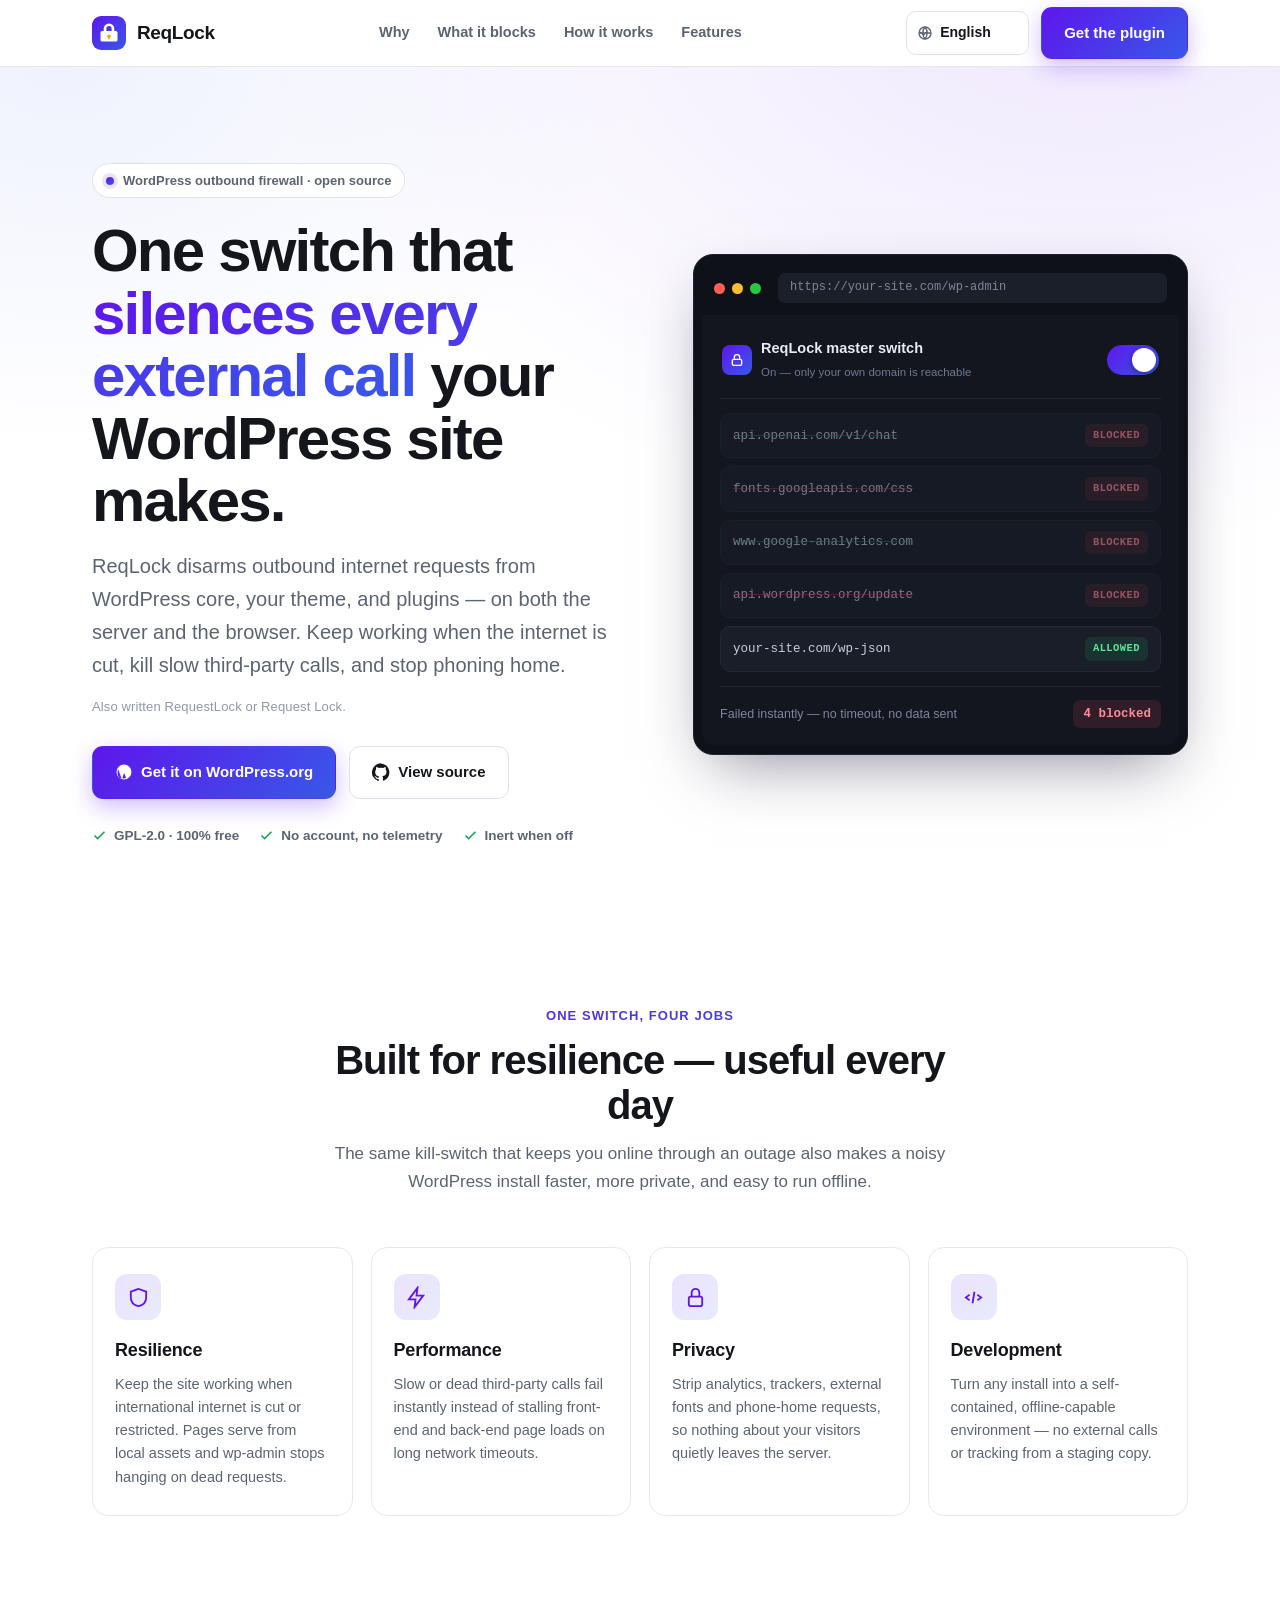
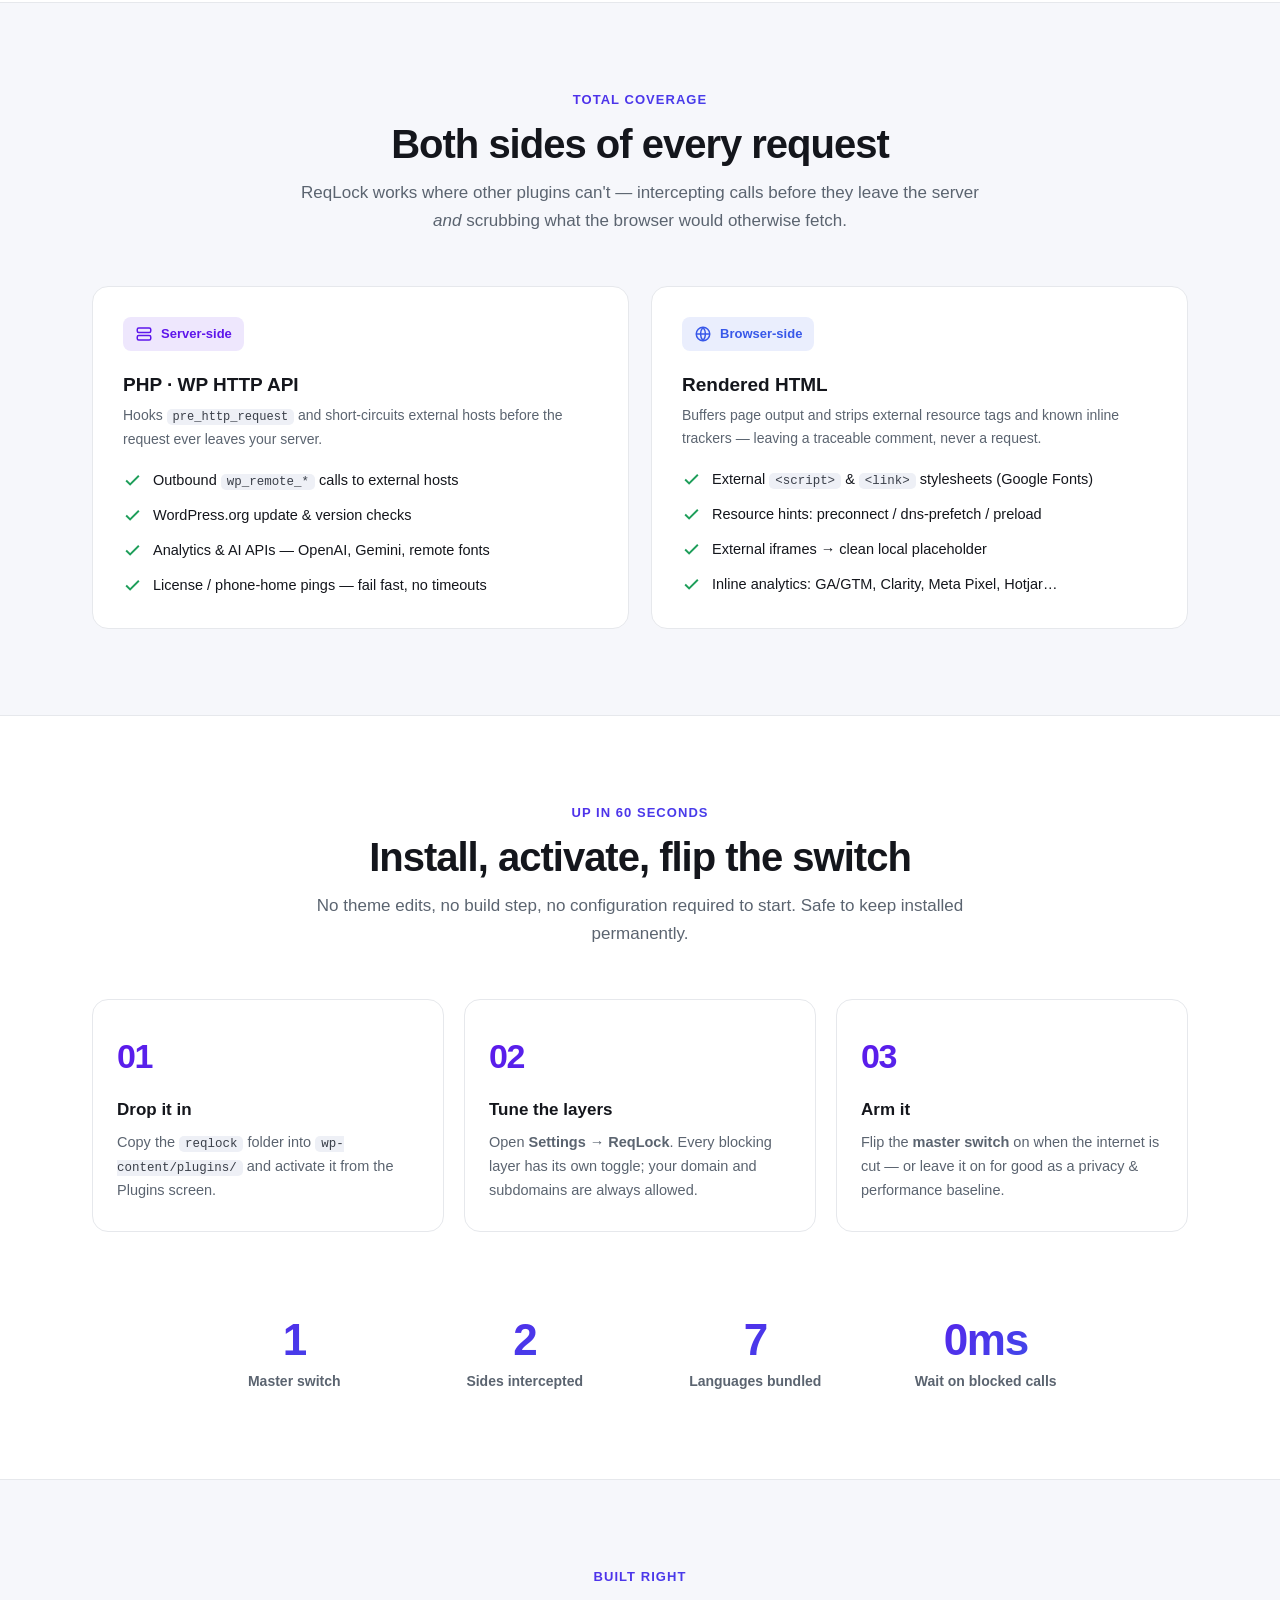
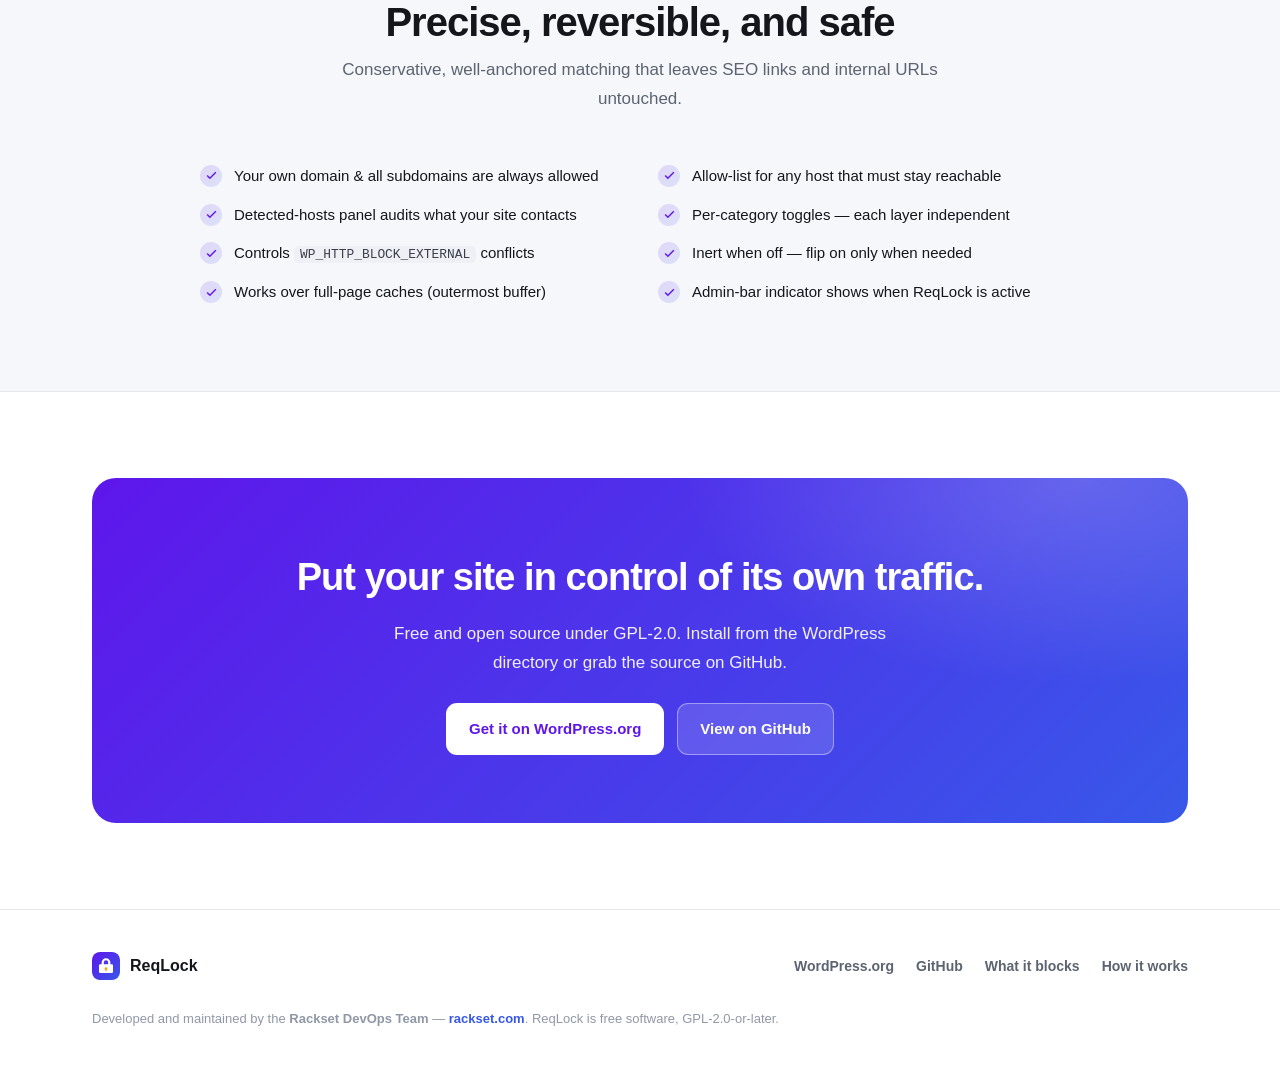
==== landing/site/index.html @ 028c1bdb "site: commit ReqLock marketing site source + build (localized static landing) Static landing-site pi" ====
<!DOCTYPE html>
<html lang="en" dir="ltr">
<head>
<meta charset="UTF-8" />
<meta name="viewport" content="width=device-width, initial-scale=1.0" />
<title>ReqLock — An outbound firewall for WordPress</title>
<meta name="description" content="ReqLock is a master kill-switch WordPress plugin that disarms external internet calls from core, themes and plugins — for resilience, performance, privacy and offline development. One switch, fully reversible." />
<meta name="theme-color" content="#5e16eb" />
<!-- This page makes ZERO external requests — exactly what ReqLock does. System fonts, inline SVG, inline i18n, no CDN. -->
<link rel="icon" href="data:image/svg+xml,<svg xmlns='http://www.w3.org/2000/svg' viewBox='0 0 64 64'><defs><linearGradient id='g' x1='0' y1='0' x2='1' y2='1'><stop offset='0' stop-color='%235e16eb'/><stop offset='1' stop-color='%233858e9'/></linearGradient></defs><rect width='64' height='64' rx='14' fill='url(%23g)'/><path d='M22 28v-4a10 10 0 0 1 20 0v4h3a3 3 0 0 1 3 3v14a3 3 0 0 1-3 3H19a3 3 0 0 1-3-3V31a3 3 0 0 1 3-3h3zm5 0h10v-4a5 5 0 0 0-10 0v4z' fill='%23fff'/><circle cx='32' cy='38' r='3.4' fill='%23f4a91e'/><rect x='30.4' y='38' width='3.2' height='6' rx='1.6' fill='%23f4a91e'/></svg>" />
<style>
  :root{
    --purple:#5e16eb; --blue:#3858e9; --amber:#f4a91e;
    --ink:#14161c; --muted:#5b6470; --soft:#f6f7fb; --soft2:#eef0f6;
    --line:#e6e8ec; --line2:#dfe2ea; --white:#fff;
    --grad:linear-gradient(135deg,var(--purple),var(--blue));
    --radius:16px; --maxw:1140px;
    --green:#1e9e5a; --red:#e2465b;
  }
  *{box-sizing:border-box;margin:0;padding:0}
  html{scroll-behavior:smooth}
  body{
    font:16px/1.65 -apple-system,BlinkMacSystemFont,"Segoe UI",Roboto,"Helvetica Neue",Arial,"Noto Sans","Noto Sans Arabic",Tahoma,sans-serif;
    color:var(--ink);background:var(--white);-webkit-font-smoothing:antialiased;
  }
  a{color:inherit;text-decoration:none}
  .wrap{max-width:var(--maxw);margin:0 auto;padding:0 22px}
  .grad-text{background:var(--grad);-webkit-background-clip:text;background-clip:text;-webkit-text-fill-color:transparent}

  .btn{display:inline-flex;align-items:center;gap:8px;padding:13px 22px;border-radius:11px;font-weight:700;font-size:15px;border:1.5px solid transparent;transition:transform .15s ease,box-shadow .15s ease,background .15s ease;cursor:pointer;white-space:nowrap}
  .btn:hover{transform:translateY(-2px)}
  .btn-primary{background:var(--grad);color:#fff;box-shadow:0 8px 22px rgba(94,22,235,.28)}
  .btn-primary:hover{box-shadow:0 12px 28px rgba(94,22,235,.36)}
  .btn-ghost{background:#fff;color:var(--ink);border-color:var(--line2)}
  .btn-ghost:hover{border-color:var(--purple);color:var(--purple)}
  .btn-light{background:rgba(255,255,255,.14);color:#fff;border-color:rgba(255,255,255,.4)}
  .btn-light:hover{background:rgba(255,255,255,.22)}
  .btn-solid-light{background:#fff;color:var(--purple)}
  .ico{width:18px;height:18px;flex:none}

  header.nav{position:sticky;top:0;z-index:50;background:rgba(255,255,255,.82);backdrop-filter:saturate(160%) blur(12px);border-bottom:1px solid var(--line)}
  .nav-in{display:flex;align-items:center;justify-content:space-between;height:66px;gap:16px}
  .brand{display:flex;align-items:center;gap:11px;font-weight:800;font-size:19px;letter-spacing:-.02em}
  .brand .logo{width:34px;height:34px;border-radius:9px;flex:none}
  .nav-links{display:flex;align-items:center;gap:28px}
  .nav-links a.lnk{color:var(--muted);font-weight:600;font-size:14.5px}
  .nav-links a.lnk:hover{color:var(--ink)}
  .nav-cta{display:flex;align-items:center;gap:12px}

  /* Language switcher */
  .lang{position:relative;display:inline-flex;align-items:center}
  .lang svg{position:absolute;left:11px;width:16px;height:16px;color:var(--muted);pointer-events:none}
  .lang select{appearance:none;-webkit-appearance:none;background:#fff;border:1.5px solid var(--line2);color:var(--ink);font:inherit;font-weight:600;font-size:14px;padding:9px 30px 9px 33px;border-radius:10px;cursor:pointer;transition:border-color .15s}
  .lang select:hover{border-color:var(--purple)}
  .lang .chev{position:absolute;right:11px;width:13px;height:13px;color:var(--muted);pointer-events:none}
  [dir=rtl] .lang svg{left:auto;right:11px}
  [dir=rtl] .lang select{padding:9px 33px 9px 30px}
  [dir=rtl] .lang .chev{right:auto;left:11px}

  @media(max-width:980px){.nav-links a.lnk{display:none}}
  @media(max-width:560px){.brand span.bt{display:none}.btn.nav-get{display:none}}

  .hero{position:relative;overflow:hidden;background:
    radial-gradient(120% 120% at 85% -10%,rgba(94,22,235,.10),transparent 55%),
    radial-gradient(90% 90% at 5% 0%,rgba(56,88,233,.08),transparent 50%);
    padding:clamp(48px,8vw,96px) 0 clamp(40px,6vw,72px)}
  .hero-grid{display:grid;grid-template-columns:1.05fr .95fr;gap:54px;align-items:center}
  .eyebrow{display:inline-flex;align-items:center;gap:9px;background:#fff;border:1px solid var(--line2);color:var(--muted);font-weight:600;font-size:13px;padding:6px 13px;border-radius:999px;margin-bottom:22px}
  .eyebrow .dot{width:8px;height:8px;border-radius:50%;background:var(--grad);box-shadow:0 0 0 4px rgba(94,22,235,.12)}
  .hero h1{font-size:clamp(38px,5.4vw,60px);line-height:1.04;letter-spacing:-.03em;font-weight:850;margin-bottom:18px}
  .hero p.sub{font-size:clamp(17px,2vw,20px);color:var(--muted);max-width:560px;margin-bottom:14px}
  .hero .alt{font-size:13px;color:#9098a6;letter-spacing:.01em;margin-bottom:28px}
  .hero .alt b{color:var(--muted);font-weight:600}
  .hero-btns{display:flex;gap:13px;flex-wrap:wrap;margin-bottom:26px}
  .trust{display:flex;gap:20px;flex-wrap:wrap;color:var(--muted);font-size:13.5px;font-weight:600}
  .trust span.t{display:inline-flex;align-items:center;gap:7px}
  .trust svg{width:15px;height:15px;color:var(--green)}
  @media(max-width:880px){.hero-grid{grid-template-columns:1fr;gap:40px}}

  .demo{background:#0f1118;border-radius:20px;padding:6px;box-shadow:0 24px 60px -20px rgba(20,18,48,.5);border:1px solid #20242f}
  .demo-bar{display:flex;align-items:center;gap:7px;padding:12px 14px}
  .demo-bar .d{width:11px;height:11px;border-radius:50%}
  .demo-bar .d.r{background:#ff5f57}.demo-bar .d.y{background:#febc2e}.demo-bar .d.g{background:#28c840}
  .demo-bar .url{margin-left:10px;background:#1b1f2a;color:#7d869b;font-size:12px;padding:5px 12px;border-radius:7px;flex:1;font-family:ui-monospace,SFMono-Regular,Menlo,monospace}
  .demo-body{background:#13161f;border-radius:0 0 15px 15px;padding:18px;margin:0 2px 2px}
  .switch-row{display:flex;align-items:center;justify-content:space-between;gap:14px;padding:4px 2px 16px;border-bottom:1px solid #232733;margin-bottom:14px}
  .switch-row .lbl{color:#e8ebf2;font-weight:700;font-size:14.5px;display:flex;align-items:center;gap:9px}
  .switch-row .lbl small{display:block;color:#6f7891;font-weight:500;font-size:11.5px;margin-top:2px}
  .switch-row .lbl .lk{width:30px;height:30px;border-radius:8px;background:var(--grad);display:grid;place-items:center;flex:none}
  .switch-row .lbl .lk svg{width:16px;height:16px;color:#fff}
  .toggle{position:relative;width:52px;height:30px;flex:none;cursor:pointer}
  .toggle input{position:absolute;opacity:0;width:100%;height:100%;margin:0;cursor:pointer;z-index:2}
  .toggle .track{position:absolute;inset:0;background:#2a2f3d;border-radius:999px;transition:background .25s}
  .toggle .knob{position:absolute;top:3px;left:3px;width:24px;height:24px;background:#fff;border-radius:50%;transition:transform .25s;box-shadow:0 2px 6px rgba(0,0,0,.4)}
  .toggle input:checked ~ .track{background:linear-gradient(135deg,var(--purple),var(--blue))}
  .toggle input:checked ~ .knob{transform:translateX(22px)}
  .reqs{list-style:none;display:flex;flex-direction:column;gap:8px}
  .req{display:flex;align-items:center;gap:11px;background:#1a1e29;border:1px solid #232733;border-radius:10px;padding:10px 12px;font-family:ui-monospace,SFMono-Regular,Menlo,monospace;font-size:12.5px;transition:opacity .3s,border-color .3s}
  .req .host{color:#c7cede;flex:1;overflow:hidden;text-overflow:ellipsis;white-space:nowrap}
  .req .tag{font-weight:700;font-size:10.5px;letter-spacing:.04em;padding:3px 8px;border-radius:6px;flex:none;font-family:inherit}
  .req .tag.allow{color:#5ce69a;background:rgba(30,158,90,.16)}
  .req .tag.block{color:#ff8a98;background:rgba(226,70,91,.16)}
  .req .tag.pending{color:#febc2e;background:rgba(254,188,46,.14)}
  .req svg{width:16px;height:16px;flex:none}
  .demo.armed .req.ext{opacity:.55}
  .demo.armed .req.ext .host{text-decoration:line-through;text-decoration-color:#e2465b80}
  .demo-foot{display:flex;align-items:center;justify-content:space-between;margin-top:14px;padding-top:13px;border-top:1px solid #232733;font-size:12.5px;color:#7d869b}
  .count-pill{font-family:ui-monospace,monospace;font-weight:700;color:#ff8a98;background:rgba(226,70,91,.14);padding:4px 10px;border-radius:7px;transition:color .3s,background .3s}
  .demo:not(.armed) .count-pill{color:#5ce69a;background:rgba(30,158,90,.14)}

  section{padding:clamp(54px,7vw,86px) 0}
  .sec-head{text-align:center;max-width:680px;margin:0 auto clamp(34px,4vw,52px)}
  .kicker{font-weight:700;font-size:13px;letter-spacing:.08em;text-transform:uppercase;margin-bottom:12px}
  .sec-head h2{font-size:clamp(28px,3.6vw,40px);line-height:1.12;letter-spacing:-.025em;font-weight:850;margin-bottom:12px}
  .sec-head p{color:var(--muted);font-size:17px}

  .jobs{display:grid;grid-template-columns:repeat(4,1fr);gap:18px}
  .job{background:var(--white);border:1px solid var(--line);border-radius:var(--radius);padding:26px 22px;transition:border-color .2s,transform .2s,box-shadow .2s}
  .job:hover{border-color:#cfc2f5;transform:translateY(-4px);box-shadow:0 16px 36px -16px rgba(94,22,235,.3)}
  .job .ji{width:46px;height:46px;border-radius:12px;display:grid;place-items:center;margin-bottom:16px;background:linear-gradient(135deg,rgba(94,22,235,.12),rgba(56,88,233,.12))}
  .job .ji svg{width:23px;height:23px;color:var(--purple)}
  .job h3{font-size:18px;margin-bottom:7px;letter-spacing:-.01em}
  .job p{color:var(--muted);font-size:14.5px;line-height:1.6}
  @media(max-width:920px){.jobs{grid-template-columns:repeat(2,1fr)}}
  @media(max-width:520px){.jobs{grid-template-columns:1fr}}

  .blocks-wrap{background:var(--soft);border-top:1px solid var(--line);border-bottom:1px solid var(--line)}
  .blocks{display:grid;grid-template-columns:1fr 1fr;gap:22px}
  .bcol{background:#fff;border:1px solid var(--line);border-radius:var(--radius);padding:30px}
  .bcol .badge{display:inline-flex;align-items:center;gap:8px;font-weight:700;font-size:13px;padding:6px 12px;border-radius:8px;margin-bottom:18px}
  .bcol.server .badge{color:var(--purple);background:rgba(94,22,235,.1)}
  .bcol.browser .badge{color:var(--blue);background:rgba(56,88,233,.1)}
  .bcol h3{font-size:19px;margin-bottom:4px}
  .bcol .desc{color:var(--muted);font-size:14px;margin-bottom:18px}
  .blist{list-style:none;display:flex;flex-direction:column;gap:11px}
  .blist li{display:flex;gap:11px;align-items:flex-start;font-size:14.5px;color:var(--ink)}
  .blist li svg{width:19px;height:19px;flex:none;margin-top:2px;color:var(--green)}
  code{background:var(--soft2);border-radius:5px;padding:1px 6px;font-size:.86em;font-family:ui-monospace,monospace;color:#3a3f49}
  @media(max-width:760px){.blocks{grid-template-columns:1fr}}

  .steps{display:grid;grid-template-columns:repeat(3,1fr);gap:20px;counter-reset:s}
  .step{position:relative;padding:28px 24px;border:1px solid var(--line);border-radius:var(--radius);background:#fff}
  .step::before{counter-increment:s;content:"0" counter(s);font-weight:850;font-size:34px;letter-spacing:-.04em;background:var(--grad);-webkit-background-clip:text;background-clip:text;-webkit-text-fill-color:transparent;display:block;margin-bottom:12px}
  .step h3{font-size:17px;margin-bottom:7px}
  .step p{color:var(--muted);font-size:14.5px}
  @media(max-width:760px){.steps{grid-template-columns:1fr}}

  .feat{display:grid;grid-template-columns:repeat(2,1fr);gap:14px 36px;max-width:880px;margin:0 auto}
  .feat li{list-style:none;display:flex;gap:12px;align-items:flex-start;font-size:15px}
  .feat li .ck{width:22px;height:22px;border-radius:50%;background:linear-gradient(135deg,rgba(94,22,235,.14),rgba(56,88,233,.14));display:grid;place-items:center;flex:none;margin-top:1px}
  .feat li .ck svg{width:13px;height:13px;color:var(--purple)}
  @media(max-width:640px){.feat{grid-template-columns:1fr}}

  .stats{display:grid;grid-template-columns:repeat(4,1fr);gap:22px;text-align:center;max-width:900px;margin:0 auto}
  .stat .n{font-size:clamp(30px,4vw,44px);font-weight:850;letter-spacing:-.03em;line-height:1;background:var(--grad);-webkit-background-clip:text;background-clip:text;-webkit-text-fill-color:transparent}
  .stat .l{color:var(--muted);font-size:14px;margin-top:8px;font-weight:600}
  @media(max-width:620px){.stats{grid-template-columns:repeat(2,1fr);gap:30px 22px}}

  .cta-band{position:relative;overflow:hidden;background:var(--grad);border-radius:24px;padding:clamp(44px,6vw,68px);text-align:center;color:#fff}
  .cta-band::after{content:"";position:absolute;inset:0;background:radial-gradient(60% 100% at 90% 0,rgba(255,255,255,.18),transparent 60%);pointer-events:none}
  .cta-band h2{font-size:clamp(26px,3.4vw,38px);letter-spacing:-.025em;margin-bottom:12px;position:relative}
  .cta-band p{font-size:17px;opacity:.92;max-width:520px;margin:0 auto 26px;position:relative}
  .cta-band .hero-btns{justify-content:center;position:relative;margin:0}

  footer{border-top:1px solid var(--line);padding:42px 0 48px;color:var(--muted)}
  .foot-in{display:flex;align-items:center;justify-content:space-between;gap:20px;flex-wrap:wrap}
  .foot-brand{display:flex;align-items:center;gap:10px;font-weight:800;color:var(--ink)}
  .foot-brand .logo{width:28px;height:28px;border-radius:8px}
  .foot-links{display:flex;gap:22px;font-size:14px;font-weight:600}
  .foot-links a:hover{color:var(--purple)}
  .foot-note{width:100%;font-size:13px;color:#9098a6;padding-top:8px}
  .foot-note a{color:var(--blue);font-weight:600}

  /* RTL niceties */
  [dir=rtl] .demo-bar .url{margin-left:0;margin-right:10px}
  [dir=rtl]{letter-spacing:0}
  [dir=rtl] .hero h1,[dir=rtl] .sec-head h2{letter-spacing:0}
</style>
  <meta name="robots" content="index,follow,max-image-preview:large,max-snippet:-1" />
  <link rel="canonical" href="https://apps.rackset.com/reqlock/" />
  <link rel="alternate" hreflang="x-default" href="https://apps.rackset.com/reqlock/" />
  <link rel="alternate" hreflang="en" href="https://apps.rackset.com/reqlock/" />
  <link rel="alternate" hreflang="de" href="https://apps.rackset.com/reqlock/de/" />
  <link rel="alternate" hreflang="es" href="https://apps.rackset.com/reqlock/es/" />
  <link rel="alternate" hreflang="fr" href="https://apps.rackset.com/reqlock/fr/" />
  <link rel="alternate" hreflang="fa" href="https://apps.rackset.com/reqlock/fa/" />
  <link rel="alternate" hreflang="ja" href="https://apps.rackset.com/reqlock/ja/" />
  <link rel="alternate" hreflang="zh-Hans" href="https://apps.rackset.com/reqlock/zh/" />
  <meta property="og:type" content="website" />
  <meta property="og:site_name" content="ReqLock" />
  <meta property="og:title" content="ReqLock — An outbound firewall for WordPress" />
  <meta property="og:description" content="ReqLock is a master kill-switch WordPress plugin that disarms external internet calls from core, themes and plugins — for resilience, performance, privacy and offline development. One switch, fully reversible." />
  <meta property="og:url" content="https://apps.rackset.com/reqlock/" />
  <meta property="og:image" content="https://apps.rackset.com/reqlock/og.png" />
  <meta property="og:image:width" content="1544" />
  <meta property="og:image:height" content="500" />
  <meta property="og:locale" content="en_US" />
  <meta property="og:locale:alternate" content="de_DE" />
  <meta property="og:locale:alternate" content="es_ES" />
  <meta property="og:locale:alternate" content="fr_FR" />
  <meta property="og:locale:alternate" content="fa_IR" />
  <meta property="og:locale:alternate" content="ja_JP" />
  <meta property="og:locale:alternate" content="zh_CN" />
  <meta name="twitter:card" content="summary_large_image" />
  <meta name="twitter:title" content="ReqLock — An outbound firewall for WordPress" />
  <meta name="twitter:description" content="ReqLock is a master kill-switch WordPress plugin that disarms external internet calls from core, themes and plugins — for resilience, performance, privacy and offline development. One switch, fully reversible." />
  <meta name="twitter:image" content="https://apps.rackset.com/reqlock/og.png" />
  <script type="application/ld+json">{"@context": "https://schema.org", "@type": "SoftwareApplication", "name": "ReqLock", "description": "ReqLock is a master kill-switch WordPress plugin that disarms external internet calls from core, themes and plugins — for resilience, performance, privacy and offline development. One switch, fully reversible.", "applicationCategory": "SecurityApplication", "operatingSystem": "WordPress", "url": "https://apps.rackset.com/reqlock/", "inLanguage": "en", "image": "https://apps.rackset.com/reqlock/og.png", "softwareLicense": "GPL-2.0-or-later", "isAccessibleForFree": true, "offers": {"@type": "Offer", "price": "0", "priceCurrency": "USD"}, "author": {"@type": "Organization", "name": "Rackset DevOps Team", "url": "https://rackset.com/"}, "downloadUrl": "https://wordpress.org/plugins/reqlock/"}</script>
</head>
<body>

<header class="nav">
  <div class="wrap nav-in">
    <a href="#top" class="brand">
      <svg class="logo" viewBox="0 0 64 64" aria-hidden="true"><defs><linearGradient id="lg" x1="0" y1="0" x2="1" y2="1"><stop offset="0" stop-color="#5e16eb"/><stop offset="1" stop-color="#3858e9"/></linearGradient></defs><rect width="64" height="64" rx="14" fill="url(#lg)"/><path d="M22 28v-4a10 10 0 0 1 20 0v4h3a3 3 0 0 1 3 3v14a3 3 0 0 1-3 3H19a3 3 0 0 1-3-3V31a3 3 0 0 1 3-3h3zm5 0h10v-4a5 5 0 0 0-10 0v4z" fill="#fff"/><circle cx="32" cy="38" r="3.4" fill="#f4a91e"/><rect x="30.4" y="38" width="3.2" height="6" rx="1.6" fill="#f4a91e"/></svg>
      <span class="bt">ReqLock</span>
    </a>
    <nav class="nav-links">
      <a class="lnk" href="#why" data-i18n="nav.why">Why</a>
      <a class="lnk" href="#blocks" data-i18n="nav.blocks">What it blocks</a>
      <a class="lnk" href="#how" data-i18n="nav.how">How it works</a>
      <a class="lnk" href="#features" data-i18n="nav.features">Features</a>
    </nav>
    <div class="nav-cta">
      <span class="lang">
        <svg viewBox="0 0 24 24" fill="none" stroke="currentColor" stroke-width="2" aria-hidden="true"><circle cx="12" cy="12" r="9"/><path d="M3 12h18M12 3a14 14 0 0 1 0 18M12 3a14 14 0 0 0 0 18"/></svg>
        <select id="lang" aria-label="Language"></select>
        <svg class="chev" viewBox="0 0 24 24" fill="none" stroke="currentColor" stroke-width="2.5" aria-hidden="true"><path d="m6 9 6 6 6-6"/></svg>
      </span>
      <a class="btn btn-primary nav-get" href="https://wordpress.org/plugins/reqlock/"><span data-i18n="nav.getplugin">Get the plugin</span></a>
    </div>
  </div>
</header>

<a id="top"></a>

<section class="hero">
  <div class="wrap hero-grid">
    <div class="hero-copy">
      <span class="eyebrow"><span class="dot"></span> <span data-i18n="hero.eyebrow">WordPress outbound firewall · open source</span></span>
      <h1 data-i18n="hero.h1">One switch that <span class="grad-text">silences every external call</span> your WordPress site makes.</h1>
      <p class="sub" data-i18n="hero.sub">ReqLock disarms outbound internet requests from WordPress core, your theme, and plugins — on both the server and the browser. Keep working when the internet is cut, kill slow third-party calls, and stop phoning home.</p>
      <p class="alt"><span data-i18n="hero.altlabel">Also written RequestLock or Request Lock.</span></p>
      <div class="hero-btns">
        <a class="btn btn-primary" href="https://wordpress.org/plugins/reqlock/">
          <svg class="ico" viewBox="0 0 24 24" fill="currentColor" aria-hidden="true"><path d="M12 2a10 10 0 1 0 0 20 10 10 0 0 0 0-20Zm-8.5 10a8.5 8.5 0 0 1 .8-3.6l4.6 12.6A8.5 8.5 0 0 1 3.5 12Zm8.5 8.5c-.8 0-1.6-.1-2.3-.3l2.5-7.2 2.5 6.9.1.1a8.5 8.5 0 0 1-2.8.5Zm1.2-12.5c.5 0 1-.1 1-.1.4 0 .4.7-.1.7 0 0-.5.1-1 .1l3 9 1.8-6c.4-1.3 0-2.2-.4-2.9-.3-.6-.7-1-.7-1.6 0-.7.6-1.4 1.4-1.4h.1A8.5 8.5 0 0 0 7.7 4.2c.2 0 .4 0 .5.1.8 0 2-.1 2-.1.5 0 .5.7 0 .7 0 0-.5.1-1 .1l3 8.8 1-3c.4-1.1-.1-1.9-.3-2.4Z"/></svg>
          <span data-i18n="hero.cta1">Get it on WordPress.org</span>
        </a>
        <a class="btn btn-ghost" href="https://github.com/rackset/reqlock">
          <svg class="ico" viewBox="0 0 24 24" fill="currentColor" aria-hidden="true"><path d="M12 .5a12 12 0 0 0-3.8 23.4c.6.1.8-.3.8-.6v-2c-3.3.7-4-1.6-4-1.6-.6-1.4-1.3-1.8-1.3-1.8-1.1-.7 0-.7 0-.7 1.2.1 1.8 1.2 1.8 1.2 1.1 1.8 2.8 1.3 3.5 1 .1-.8.4-1.3.8-1.6-2.7-.3-5.5-1.3-5.5-5.9 0-1.3.5-2.4 1.2-3.2 0-.3-.5-1.5.2-3.2 0 0 1-.3 3.3 1.2a11.5 11.5 0 0 1 6 0C17 5 18 5.3 18 5.3c.7 1.7.2 2.9.1 3.2.8.8 1.2 1.9 1.2 3.2 0 4.6-2.8 5.6-5.5 5.9.4.4.8 1.1.8 2.2v3.3c0 .3.2.7.8.6A12 12 0 0 0 12 .5Z"/></svg>
          <span data-i18n="hero.cta2">View source</span>
        </a>
      </div>
      <div class="trust">
        <span class="t"><svg viewBox="0 0 24 24" fill="none" stroke="currentColor" stroke-width="2.5"><path d="M20 6 9 17l-5-5"/></svg> <span data-i18n="hero.trust1">GPL-2.0 · 100% free</span></span>
        <span class="t"><svg viewBox="0 0 24 24" fill="none" stroke="currentColor" stroke-width="2.5"><path d="M20 6 9 17l-5-5"/></svg> <span data-i18n="hero.trust2">No account, no telemetry</span></span>
        <span class="t"><svg viewBox="0 0 24 24" fill="none" stroke="currentColor" stroke-width="2.5"><path d="M20 6 9 17l-5-5"/></svg> <span data-i18n="hero.trust3">Inert when off</span></span>
      </div>
    </div>

    <div class="demo" id="demo" dir="ltr" aria-label="Interactive ReqLock demo">
      <div class="demo-bar">
        <span class="d r"></span><span class="d y"></span><span class="d g"></span>
        <span class="url">https://your-site.com/wp-admin</span>
      </div>
      <div class="demo-body">
        <div class="switch-row">
          <span class="lbl">
            <span class="lk"><svg viewBox="0 0 24 24" fill="none" stroke="currentColor" stroke-width="2"><rect x="5" y="11" width="14" height="9" rx="2"/><path d="M8 11V8a4 4 0 0 1 8 0v3"/></svg></span>
            <span><span data-i18n="demo.master">ReqLock master switch</span><small id="state-txt">Off — site reaches the internet freely</small></span>
          </span>
          <label class="toggle" title="Toggle ReqLock">
            <input type="checkbox" id="master" aria-label="ReqLock master switch">
            <span class="track"></span><span class="knob"></span>
          </label>
        </div>
        <ul class="reqs" id="reqs">
          <li class="req ext" data-ext="1"><span class="host">api.openai.com/v1/chat</span><span class="tag pending">sent</span></li>
          <li class="req ext" data-ext="1"><span class="host">fonts.googleapis.com/css</span><span class="tag pending">sent</span></li>
          <li class="req ext" data-ext="1"><span class="host">www.google-analytics.com</span><span class="tag pending">sent</span></li>
          <li class="req ext" data-ext="1"><span class="host">api.wordpress.org/update</span><span class="tag pending">sent</span></li>
          <li class="req"><span class="host">your-site.com/wp-json</span><span class="tag allow" data-i18n="demo.allowed">ALLOWED</span></li>
        </ul>
        <div class="demo-foot">
          <span id="foot-txt">Calls leaving the server</span>
          <span class="count-pill" id="count">0 blocked</span>
        </div>
      </div>
    </div>
  </div>
</section>

<section id="why">
  <div class="wrap">
    <div class="sec-head">
      <div class="kicker grad-text" data-i18n="why.kicker">One switch, four jobs</div>
      <h2 data-i18n="why.h2">Built for resilience — useful every day</h2>
      <p data-i18n="why.p">The same kill-switch that keeps you online through an outage also makes a noisy WordPress install faster, more private, and easy to run offline.</p>
    </div>
    <div class="jobs">
      <div class="job">
        <span class="ji"><svg viewBox="0 0 24 24" fill="none" stroke="currentColor" stroke-width="1.9"><path d="M12 3 4 6v6c0 5 3.5 8 8 9 4.5-1 8-4 8-9V6l-8-3Z"/></svg></span>
        <h3 data-i18n="job1.h">Resilience</h3>
        <p data-i18n="job1.p">Keep the site working when international internet is cut or restricted. Pages serve from local assets and wp-admin stops hanging on dead requests.</p>
      </div>
      <div class="job">
        <span class="ji"><svg viewBox="0 0 24 24" fill="none" stroke="currentColor" stroke-width="1.9"><path d="M13 2 4 14h7l-1 8 9-12h-7l1-8Z"/></svg></span>
        <h3 data-i18n="job2.h">Performance</h3>
        <p data-i18n="job2.p">Slow or dead third-party calls fail instantly instead of stalling front-end and back-end page loads on long network timeouts.</p>
      </div>
      <div class="job">
        <span class="ji"><svg viewBox="0 0 24 24" fill="none" stroke="currentColor" stroke-width="1.9"><rect x="5" y="11" width="14" height="10" rx="2"/><path d="M8 11V7a4 4 0 0 1 8 0v4"/></svg></span>
        <h3 data-i18n="job3.h">Privacy</h3>
        <p data-i18n="job3.p">Strip analytics, trackers, external fonts and phone-home requests, so nothing about your visitors quietly leaves the server.</p>
      </div>
      <div class="job">
        <span class="ji"><svg viewBox="0 0 24 24" fill="none" stroke="currentColor" stroke-width="1.9"><path d="m8 9-4 3 4 3"/><path d="m16 9 4 3-4 3"/><path d="m13 6-2 12"/></svg></span>
        <h3 data-i18n="job4.h">Development</h3>
        <p data-i18n="job4.p">Turn any install into a self-contained, offline-capable environment — no external calls or tracking from a staging copy.</p>
      </div>
    </div>
  </div>
</section>

<div class="blocks-wrap" id="blocks">
  <section>
    <div class="wrap">
      <div class="sec-head">
        <div class="kicker grad-text" data-i18n="blocks.kicker">Total coverage</div>
        <h2 data-i18n="blocks.h2">Both sides of every request</h2>
        <p data-i18n="blocks.p">ReqLock works where other plugins can't — intercepting calls before they leave the server <em>and</em> scrubbing what the browser would otherwise fetch.</p>
      </div>
      <div class="blocks">
        <div class="bcol server">
          <span class="badge"><svg class="ico" viewBox="0 0 24 24" fill="none" stroke="currentColor" stroke-width="2"><rect x="3" y="4" width="18" height="6" rx="2"/><rect x="3" y="14" width="18" height="6" rx="2"/><path d="M7 7h.01M7 17h.01"/></svg> <span data-i18n="blocks.server.badge">Server-side</span></span>
          <h3 data-i18n="blocks.server.h">PHP · WP HTTP API</h3>
          <p class="desc" data-i18n="blocks.server.desc">Hooks <code>pre_http_request</code> and short-circuits external hosts before the request ever leaves your server.</p>
          <ul class="blist">
            <li><svg viewBox="0 0 24 24" fill="none" stroke="currentColor" stroke-width="2.4"><path d="M20 6 9 17l-5-5"/></svg> <span data-i18n="blocks.server.li1">Outbound <code>wp_remote_*</code> calls to external hosts</span></li>
            <li><svg viewBox="0 0 24 24" fill="none" stroke="currentColor" stroke-width="2.4"><path d="M20 6 9 17l-5-5"/></svg> <span data-i18n="blocks.server.li2">WordPress.org update &amp; version checks</span></li>
            <li><svg viewBox="0 0 24 24" fill="none" stroke="currentColor" stroke-width="2.4"><path d="M20 6 9 17l-5-5"/></svg> <span data-i18n="blocks.server.li3">Analytics &amp; AI APIs — OpenAI, Gemini, remote fonts</span></li>
            <li><svg viewBox="0 0 24 24" fill="none" stroke="currentColor" stroke-width="2.4"><path d="M20 6 9 17l-5-5"/></svg> <span data-i18n="blocks.server.li4">License / phone-home pings — fail fast, no timeouts</span></li>
          </ul>
        </div>
        <div class="bcol browser">
          <span class="badge"><svg class="ico" viewBox="0 0 24 24" fill="none" stroke="currentColor" stroke-width="2"><circle cx="12" cy="12" r="9"/><path d="M3 12h18M12 3a14 14 0 0 1 0 18M12 3a14 14 0 0 0 0 18"/></svg> <span data-i18n="blocks.browser.badge">Browser-side</span></span>
          <h3 data-i18n="blocks.browser.h">Rendered HTML</h3>
          <p class="desc" data-i18n="blocks.browser.desc">Buffers page output and strips external resource tags and known inline trackers — leaving a traceable comment, never a request.</p>
          <ul class="blist">
            <li><svg viewBox="0 0 24 24" fill="none" stroke="currentColor" stroke-width="2.4"><path d="M20 6 9 17l-5-5"/></svg> <span data-i18n="blocks.browser.li1">External <code>&lt;script&gt;</code> &amp; <code>&lt;link&gt;</code> stylesheets (Google Fonts)</span></li>
            <li><svg viewBox="0 0 24 24" fill="none" stroke="currentColor" stroke-width="2.4"><path d="M20 6 9 17l-5-5"/></svg> <span data-i18n="blocks.browser.li2">Resource hints: preconnect / dns-prefetch / preload</span></li>
            <li><svg viewBox="0 0 24 24" fill="none" stroke="currentColor" stroke-width="2.4"><path d="M20 6 9 17l-5-5"/></svg> <span data-i18n="blocks.browser.li3">External iframes → clean local placeholder</span></li>
            <li><svg viewBox="0 0 24 24" fill="none" stroke="currentColor" stroke-width="2.4"><path d="M20 6 9 17l-5-5"/></svg> <span data-i18n="blocks.browser.li4">Inline analytics: GA/GTM, Clarity, Meta Pixel, Hotjar…</span></li>
          </ul>
        </div>
      </div>
    </div>
  </section>
</div>

<section id="how">
  <div class="wrap">
    <div class="sec-head">
      <div class="kicker grad-text" data-i18n="how.kicker">Up in 60 seconds</div>
      <h2 data-i18n="how.h2">Install, activate, flip the switch</h2>
      <p data-i18n="how.p">No theme edits, no build step, no configuration required to start. Safe to keep installed permanently.</p>
    </div>
    <div class="steps">
      <div class="step">
        <h3 data-i18n="step1.h">Drop it in</h3>
        <p data-i18n="step1.p">Copy the <code>reqlock</code> folder into <code>wp-content/plugins/</code> and activate it from the Plugins screen.</p>
      </div>
      <div class="step">
        <h3 data-i18n="step2.h">Tune the layers</h3>
        <p data-i18n="step2.p">Open <strong>Settings → ReqLock</strong>. Every blocking layer has its own toggle; your domain and subdomains are always allowed.</p>
      </div>
      <div class="step">
        <h3 data-i18n="step3.h">Arm it</h3>
        <p data-i18n="step3.p">Flip the <strong>master switch</strong> on when the internet is cut — or leave it on for good as a privacy &amp; performance baseline.</p>
      </div>
    </div>
  </div>
</section>

<section style="padding-top:0">
  <div class="wrap">
    <div class="stats">
      <div class="stat"><div class="n">1</div><div class="l" data-i18n="stat1.l">Master switch</div></div>
      <div class="stat"><div class="n">2</div><div class="l" data-i18n="stat2.l">Sides intercepted</div></div>
      <div class="stat"><div class="n">7</div><div class="l" data-i18n="stat3.l">Languages bundled</div></div>
      <div class="stat"><div class="n">0ms</div><div class="l" data-i18n="stat4.l">Wait on blocked calls</div></div>
    </div>
  </div>
</section>

<div class="blocks-wrap" id="features">
  <section>
    <div class="wrap">
      <div class="sec-head">
        <div class="kicker grad-text" data-i18n="feat.kicker">Built right</div>
        <h2 data-i18n="feat.h2">Precise, reversible, and safe</h2>
        <p data-i18n="feat.p">Conservative, well-anchored matching that leaves SEO links and internal URLs untouched.</p>
      </div>
      <ul class="feat">
        <li><span class="ck"><svg viewBox="0 0 24 24" fill="none" stroke="currentColor" stroke-width="2.6"><path d="M20 6 9 17l-5-5"/></svg></span> <span data-i18n="feat1">Your own domain &amp; all subdomains are always allowed</span></li>
        <li><span class="ck"><svg viewBox="0 0 24 24" fill="none" stroke="currentColor" stroke-width="2.6"><path d="M20 6 9 17l-5-5"/></svg></span> <span data-i18n="feat2">Allow-list for any host that must stay reachable</span></li>
        <li><span class="ck"><svg viewBox="0 0 24 24" fill="none" stroke="currentColor" stroke-width="2.6"><path d="M20 6 9 17l-5-5"/></svg></span> <span data-i18n="feat3">Detected-hosts panel audits what your site contacts</span></li>
        <li><span class="ck"><svg viewBox="0 0 24 24" fill="none" stroke="currentColor" stroke-width="2.6"><path d="M20 6 9 17l-5-5"/></svg></span> <span data-i18n="feat4">Per-category toggles — each layer independent</span></li>
        <li><span class="ck"><svg viewBox="0 0 24 24" fill="none" stroke="currentColor" stroke-width="2.6"><path d="M20 6 9 17l-5-5"/></svg></span> <span data-i18n="feat5">Controls <code>WP_HTTP_BLOCK_EXTERNAL</code> conflicts</span></li>
        <li><span class="ck"><svg viewBox="0 0 24 24" fill="none" stroke="currentColor" stroke-width="2.6"><path d="M20 6 9 17l-5-5"/></svg></span> <span data-i18n="feat6">Inert when off — flip on only when needed</span></li>
        <li><span class="ck"><svg viewBox="0 0 24 24" fill="none" stroke="currentColor" stroke-width="2.6"><path d="M20 6 9 17l-5-5"/></svg></span> <span data-i18n="feat7">Works over full-page caches (outermost buffer)</span></li>
        <li><span class="ck"><svg viewBox="0 0 24 24" fill="none" stroke="currentColor" stroke-width="2.6"><path d="M20 6 9 17l-5-5"/></svg></span> <span data-i18n="feat8">Admin-bar indicator shows when ReqLock is active</span></li>
      </ul>
    </div>
  </section>
</div>

<section>
  <div class="wrap">
    <div class="cta-band">
      <h2 data-i18n="cta.h2">Put your site in control of its own traffic.</h2>
      <p data-i18n="cta.p">Free and open source under GPL-2.0. Install from the WordPress directory or grab the source on GitHub.</p>
      <div class="hero-btns">
        <a class="btn btn-solid-light" href="https://wordpress.org/plugins/reqlock/"><span data-i18n="cta.btn1">Get it on WordPress.org</span></a>
        <a class="btn btn-light" href="https://github.com/rackset/reqlock"><span data-i18n="cta.btn2">View on GitHub</span></a>
      </div>
    </div>
  </div>
</section>

<footer>
  <div class="wrap foot-in">
    <div class="foot-brand">
      <svg class="logo" viewBox="0 0 64 64" aria-hidden="true"><rect width="64" height="64" rx="14" fill="url(#lg)"/><path d="M22 28v-4a10 10 0 0 1 20 0v4h3a3 3 0 0 1 3 3v14a3 3 0 0 1-3 3H19a3 3 0 0 1-3-3V31a3 3 0 0 1 3-3h3zm5 0h10v-4a5 5 0 0 0-10 0v4z" fill="#fff"/><circle cx="32" cy="38" r="3.4" fill="#f4a91e"/><rect x="30.4" y="38" width="3.2" height="6" rx="1.6" fill="#f4a91e"/></svg>
      ReqLock
    </div>
    <div class="foot-links">
      <a href="https://wordpress.org/plugins/reqlock/">WordPress.org</a>
      <a href="https://github.com/rackset/reqlock">GitHub</a>
      <a href="#blocks" data-i18n="nav.blocks">What it blocks</a>
      <a href="#how" data-i18n="nav.how">How it works</a>
    </div>
    <p class="foot-note" data-i18n="foot.note">Developed and maintained by the <strong>Rackset DevOps Team</strong> — <a href="https://rackset.com/">rackset.com</a>. ReqLock is free software, GPL-2.0-or-later.</p>
  </div>
</footer>


<script id="rql-rt" type="application/json">{"lang":"en","langs":[{"code":"en","name":"English","url":"https://apps.rackset.com/reqlock/"},{"code":"de","name":"Deutsch","url":"https://apps.rackset.com/reqlock/de/"},{"code":"es","name":"Español","url":"https://apps.rackset.com/reqlock/es/"},{"code":"fr","name":"Français","url":"https://apps.rackset.com/reqlock/fr/"},{"code":"fa","name":"فارسی","url":"https://apps.rackset.com/reqlock/fa/"},{"code":"ja","name":"日本語","url":"https://apps.rackset.com/reqlock/ja/"},{"code":"zh","name":"简体中文","url":"https://apps.rackset.com/reqlock/zh/"}],"demo":{"stateOff":"Off — site reaches the internet freely","stateOn":"On — only your own domain is reachable","footOff":"Calls leaving the server","footOn":"Failed instantly — no timeout, no data sent","blocked":"BLOCKED","sent":"sent","blockedword":"blocked"}}</script>
<script>
(function(){
  var RT=JSON.parse(document.getElementById('rql-rt').textContent);
  var sel=document.getElementById('lang');
  RT.langs.forEach(function(l){var o=document.createElement('option');o.value=l.code;o.textContent=l.name;if(l.code===RT.lang)o.selected=true;sel.appendChild(o);});
  sel.addEventListener('change',function(){for(var i=0;i<RT.langs.length;i++){if(RT.langs[i].code===sel.value){location.href=RT.langs[i].url;return;}}});
  var master=document.getElementById('master'),demo=document.getElementById('demo'),stateTxt=document.getElementById('state-txt'),footTxt=document.getElementById('foot-txt'),count=document.getElementById('count'),ext=[].slice.call(document.querySelectorAll('#reqs .req.ext .tag')),n=ext.length,D=RT.demo;
  function render(){var on=master.checked;demo.classList.toggle('armed',on);ext.forEach(function(t){t.textContent=on?D.blocked:D.sent;t.className='tag '+(on?'block':'pending');});count.textContent=(on?n:0)+' '+D.blockedword;stateTxt.textContent=on?D.stateOn:D.stateOff;footTxt.textContent=on?D.footOn:D.footOff;}
  master.addEventListener('change',render);render();
  var played=false,io=new IntersectionObserver(function(es){es.forEach(function(e){if(e.isIntersecting&&!played){played=true;setTimeout(function(){master.checked=true;render();},900);io.disconnect();}});},{threshold:.5});io.observe(demo);
})();
</script>
</body>
</html>
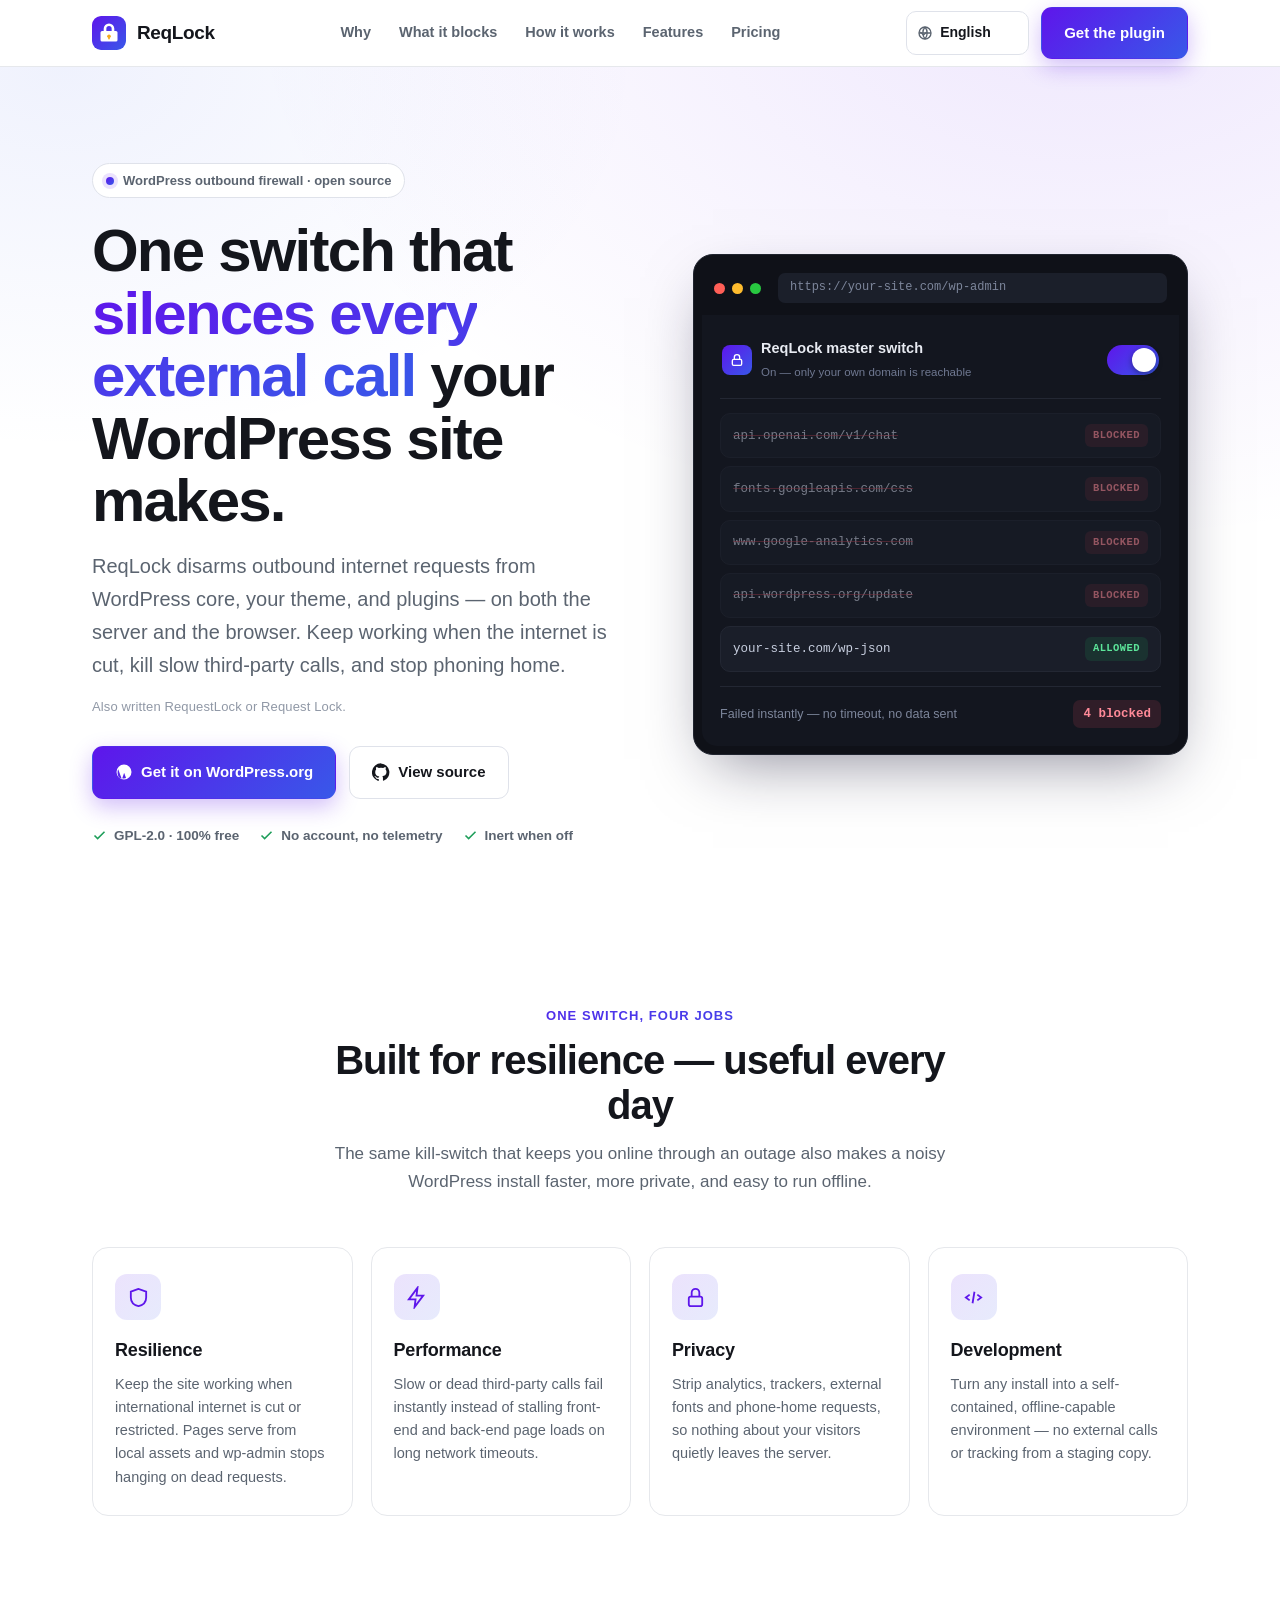
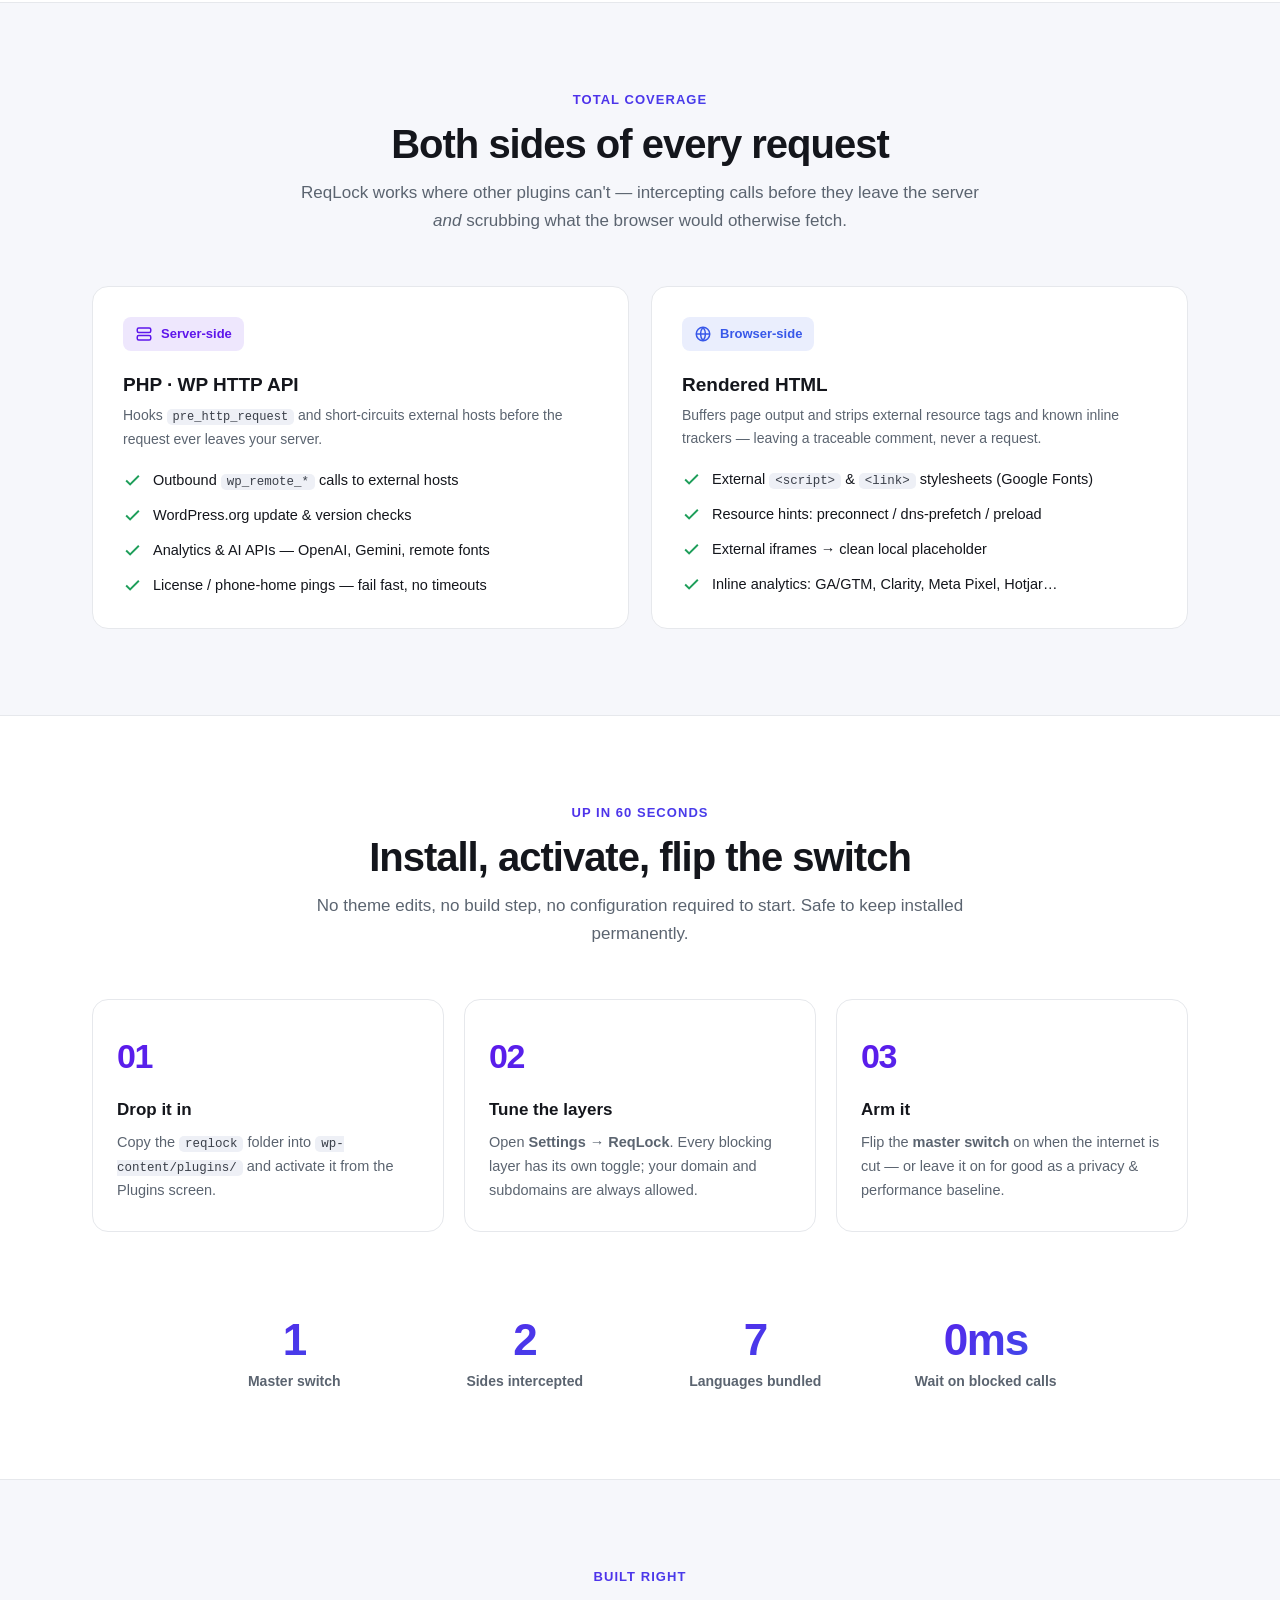
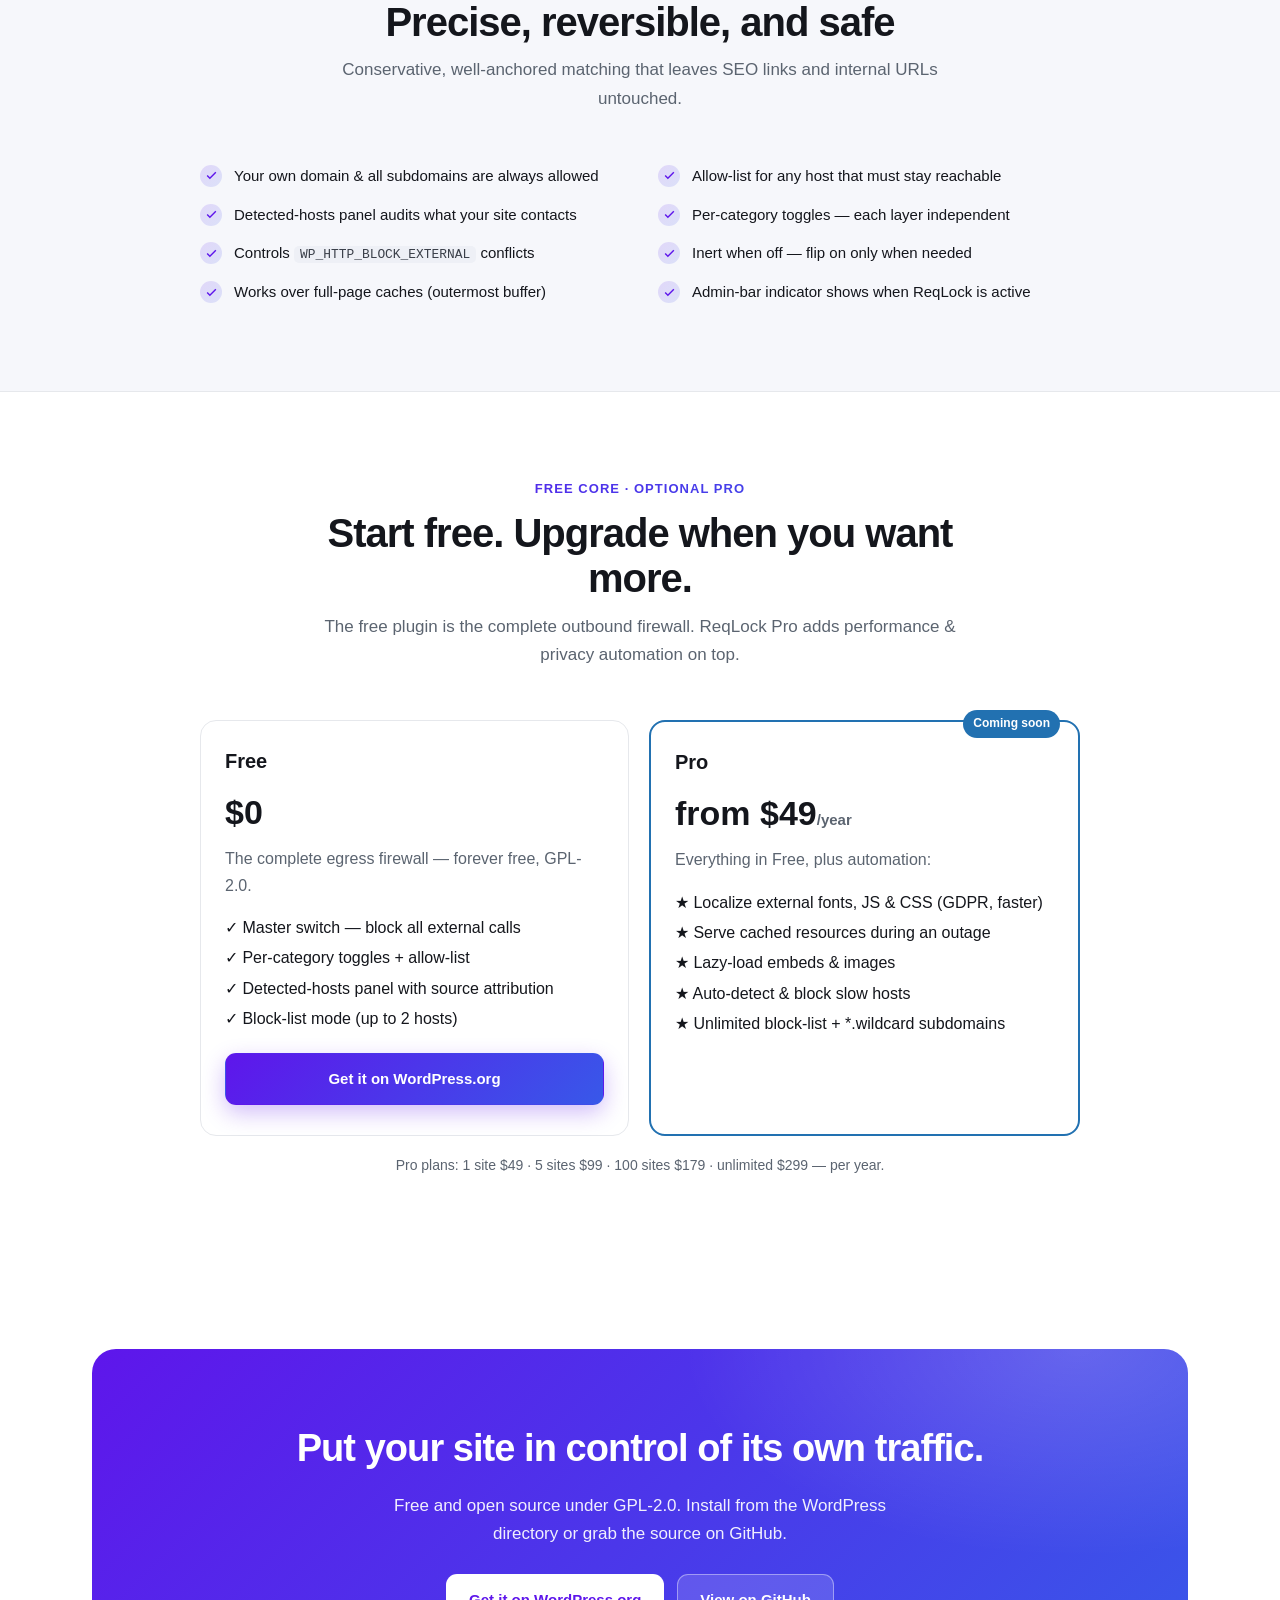
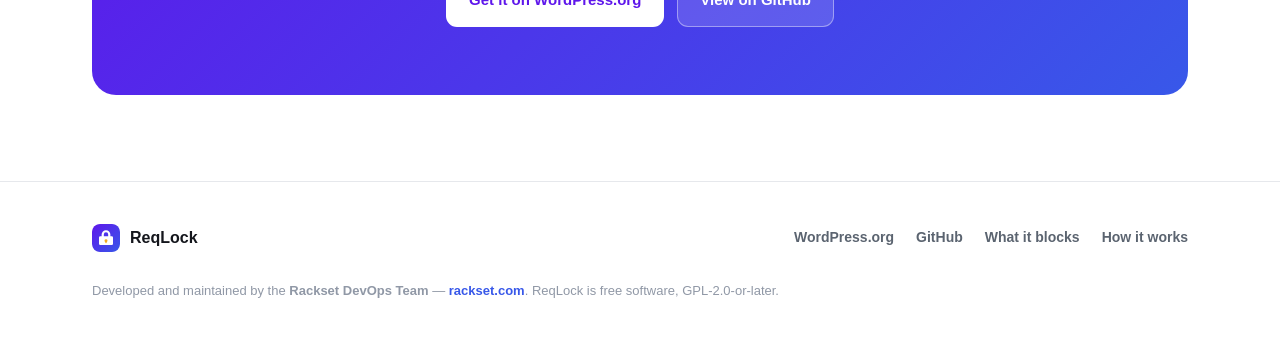
==== commit fcfea99c: "site: add Free-vs-Pro pricing section + launch on reqlock.com - New Pricing/Pro section (Free vs Pro" ====
--- a/landing/site/index.html
+++ b/landing/site/index.html
@@ -177,21 +177,21 @@
   [dir=rtl] .hero h1,[dir=rtl] .sec-head h2{letter-spacing:0}
 </style>
   <meta name="robots" content="index,follow,max-image-preview:large,max-snippet:-1" />
-  <link rel="canonical" href="https://apps.rackset.com/reqlock/" />
-  <link rel="alternate" hreflang="x-default" href="https://apps.rackset.com/reqlock/" />
-  <link rel="alternate" hreflang="en" href="https://apps.rackset.com/reqlock/" />
-  <link rel="alternate" hreflang="de" href="https://apps.rackset.com/reqlock/de/" />
-  <link rel="alternate" hreflang="es" href="https://apps.rackset.com/reqlock/es/" />
-  <link rel="alternate" hreflang="fr" href="https://apps.rackset.com/reqlock/fr/" />
-  <link rel="alternate" hreflang="fa" href="https://apps.rackset.com/reqlock/fa/" />
-  <link rel="alternate" hreflang="ja" href="https://apps.rackset.com/reqlock/ja/" />
-  <link rel="alternate" hreflang="zh-Hans" href="https://apps.rackset.com/reqlock/zh/" />
+  <link rel="canonical" href="https://reqlock.com/" />
+  <link rel="alternate" hreflang="x-default" href="https://reqlock.com/" />
+  <link rel="alternate" hreflang="en" href="https://reqlock.com/" />
+  <link rel="alternate" hreflang="de" href="https://reqlock.com/de/" />
+  <link rel="alternate" hreflang="es" href="https://reqlock.com/es/" />
+  <link rel="alternate" hreflang="fr" href="https://reqlock.com/fr/" />
+  <link rel="alternate" hreflang="fa" href="https://reqlock.com/fa/" />
+  <link rel="alternate" hreflang="ja" href="https://reqlock.com/ja/" />
+  <link rel="alternate" hreflang="zh-Hans" href="https://reqlock.com/zh/" />
   <meta property="og:type" content="website" />
   <meta property="og:site_name" content="ReqLock" />
   <meta property="og:title" content="ReqLock — An outbound firewall for WordPress" />
   <meta property="og:description" content="ReqLock is a master kill-switch WordPress plugin that disarms external internet calls from core, themes and plugins — for resilience, performance, privacy and offline development. One switch, fully reversible." />
-  <meta property="og:url" content="https://apps.rackset.com/reqlock/" />
-  <meta property="og:image" content="https://apps.rackset.com/reqlock/og.png" />
+  <meta property="og:url" content="https://reqlock.com/" />
+  <meta property="og:image" content="https://reqlock.com/og.png" />
   <meta property="og:image:width" content="1544" />
   <meta property="og:image:height" content="500" />
   <meta property="og:locale" content="en_US" />
@@ -204,8 +204,8 @@
   <meta name="twitter:card" content="summary_large_image" />
   <meta name="twitter:title" content="ReqLock — An outbound firewall for WordPress" />
   <meta name="twitter:description" content="ReqLock is a master kill-switch WordPress plugin that disarms external internet calls from core, themes and plugins — for resilience, performance, privacy and offline development. One switch, fully reversible." />
-  <meta name="twitter:image" content="https://apps.rackset.com/reqlock/og.png" />
-  <script type="application/ld+json">{"@context": "https://schema.org", "@type": "SoftwareApplication", "name": "ReqLock", "description": "ReqLock is a master kill-switch WordPress plugin that disarms external internet calls from core, themes and plugins — for resilience, performance, privacy and offline development. One switch, fully reversible.", "applicationCategory": "SecurityApplication", "operatingSystem": "WordPress", "url": "https://apps.rackset.com/reqlock/", "inLanguage": "en", "image": "https://apps.rackset.com/reqlock/og.png", "softwareLicense": "GPL-2.0-or-later", "isAccessibleForFree": true, "offers": {"@type": "Offer", "price": "0", "priceCurrency": "USD"}, "author": {"@type": "Organization", "name": "Rackset DevOps Team", "url": "https://rackset.com/"}, "downloadUrl": "https://wordpress.org/plugins/reqlock/"}</script>
+  <meta name="twitter:image" content="https://reqlock.com/og.png" />
+  <script type="application/ld+json">{"@context": "https://schema.org", "@type": "SoftwareApplication", "name": "ReqLock", "description": "ReqLock is a master kill-switch WordPress plugin that disarms external internet calls from core, themes and plugins — for resilience, performance, privacy and offline development. One switch, fully reversible.", "applicationCategory": "SecurityApplication", "operatingSystem": "WordPress", "url": "https://reqlock.com/", "inLanguage": "en", "image": "https://reqlock.com/og.png", "softwareLicense": "GPL-2.0-or-later", "isAccessibleForFree": true, "offers": {"@type": "Offer", "price": "0", "priceCurrency": "USD"}, "author": {"@type": "Organization", "name": "Rackset DevOps Team", "url": "https://rackset.com/"}, "downloadUrl": "https://wordpress.org/plugins/reqlock/"}</script>
 </head>
 <body>
 
@@ -220,6 +220,7 @@
       <a class="lnk" href="#blocks" data-i18n="nav.blocks">What it blocks</a>
       <a class="lnk" href="#how" data-i18n="nav.how">How it works</a>
       <a class="lnk" href="#features" data-i18n="nav.features">Features</a>
+      <a class="lnk" href="#pricing" data-i18n="nav.pricing">Pricing</a>
     </nav>
     <div class="nav-cta">
       <span class="lang">
@@ -415,6 +416,45 @@
   </section>
 </div>
 
+<section id="pricing">
+  <div class="wrap">
+    <div class="sec-head">
+      <div class="kicker grad-text" data-i18n="pricing.kicker">Free core · optional Pro</div>
+      <h2 data-i18n="pricing.h2">Start free. Upgrade when you want more.</h2>
+      <p data-i18n="pricing.p">The free plugin is the complete outbound firewall. ReqLock Pro adds performance &amp; privacy automation on top.</p>
+    </div>
+    <div style="display:flex;gap:20px;flex-wrap:wrap;align-items:stretch;max-width:880px;margin:0 auto">
+      <div style="flex:1;min-width:260px;border:1px solid var(--line);border-radius:16px;padding:24px">
+        <h3 style="margin:0 0 4px;font-size:20px" data-i18n="price.free.name">Free</h3>
+        <div style="font-size:34px;font-weight:800;margin:6px 0"><span data-i18n="price.free.amt">$0</span></div>
+        <p style="color:var(--muted);margin:0 0 14px" data-i18n="price.free.tag">The complete egress firewall — forever free, GPL-2.0.</p>
+        <ul style="list-style:none;padding:0;margin:0 0 18px;line-height:1.9">
+          <li data-i18n="price.free.f1">✓ Master switch — block all external calls</li>
+          <li data-i18n="price.free.f2">✓ Per-category toggles + allow-list</li>
+          <li data-i18n="price.free.f3">✓ Detected-hosts panel with source attribution</li>
+          <li data-i18n="price.free.f4">✓ Block-list mode (up to 2 hosts)</li>
+        </ul>
+        <a class="btn btn-primary" href="https://wordpress.org/plugins/reqlock/" style="width:100%;justify-content:center" data-i18n="price.free.cta">Get it on WordPress.org</a>
+      </div>
+      <div style="flex:1;min-width:260px;border:2px solid #2271b1;border-radius:16px;padding:24px;position:relative">
+        <div style="position:absolute;top:-12px;right:18px;background:#2271b1;color:#fff;font-size:12px;font-weight:700;padding:4px 10px;border-radius:999px" data-i18n="price.pro.badge">Coming soon</div>
+        <h3 style="margin:0 0 4px;font-size:20px" data-i18n="price.pro.name">Pro</h3>
+        <div style="font-size:34px;font-weight:800;margin:6px 0"><span data-i18n="price.pro.amt">from $49</span><small style="font-size:15px;font-weight:600;color:var(--muted)" data-i18n="price.pro.per">/year</small></div>
+        <p style="color:var(--muted);margin:0 0 14px" data-i18n="price.pro.tag">Everything in Free, plus automation:</p>
+        <ul style="list-style:none;padding:0;margin:0 0 18px;line-height:1.9">
+          <li data-i18n="price.pro.f1">★ Localize external fonts, JS &amp; CSS (GDPR, faster)</li>
+          <li data-i18n="price.pro.f2">★ Serve cached resources during an outage</li>
+          <li data-i18n="price.pro.f3">★ Lazy-load embeds &amp; images</li>
+          <li data-i18n="price.pro.f4">★ Auto-detect &amp; block slow hosts</li>
+          <li data-i18n="price.pro.f5">★ Unlimited block-list + *.wildcard subdomains</li>
+        </ul>
+        <span class="btn btn-light" style="width:100%;justify-content:center;opacity:.75;cursor:default" data-i18n="price.pro.cta">Coming soon</span>
+      </div>
+    </div>
+    <p style="text-align:center;color:var(--muted);margin-top:18px;font-size:14px" data-i18n="price.tiers">Pro plans: 1 site $49 · 5 sites $99 · 100 sites $179 · unlimited $299 — per year.</p>
+  </div>
+</section>
+
 <section>
   <div class="wrap">
     <div class="cta-band">
@@ -445,7 +485,7 @@
 </footer>
 
 
-<script id="rql-rt" type="application/json">{"lang":"en","langs":[{"code":"en","name":"English","url":"https://apps.rackset.com/reqlock/"},{"code":"de","name":"Deutsch","url":"https://apps.rackset.com/reqlock/de/"},{"code":"es","name":"Español","url":"https://apps.rackset.com/reqlock/es/"},{"code":"fr","name":"Français","url":"https://apps.rackset.com/reqlock/fr/"},{"code":"fa","name":"فارسی","url":"https://apps.rackset.com/reqlock/fa/"},{"code":"ja","name":"日本語","url":"https://apps.rackset.com/reqlock/ja/"},{"code":"zh","name":"简体中文","url":"https://apps.rackset.com/reqlock/zh/"}],"demo":{"stateOff":"Off — site reaches the internet freely","stateOn":"On — only your own domain is reachable","footOff":"Calls leaving the server","footOn":"Failed instantly — no timeout, no data sent","blocked":"BLOCKED","sent":"sent","blockedword":"blocked"}}</script>
+<script id="rql-rt" type="application/json">{"lang":"en","langs":[{"code":"en","name":"English","url":"https://reqlock.com/"},{"code":"de","name":"Deutsch","url":"https://reqlock.com/de/"},{"code":"es","name":"Español","url":"https://reqlock.com/es/"},{"code":"fr","name":"Français","url":"https://reqlock.com/fr/"},{"code":"fa","name":"فارسی","url":"https://reqlock.com/fa/"},{"code":"ja","name":"日本語","url":"https://reqlock.com/ja/"},{"code":"zh","name":"简体中文","url":"https://reqlock.com/zh/"}],"demo":{"stateOff":"Off — site reaches the internet freely","stateOn":"On — only your own domain is reachable","footOff":"Calls leaving the server","footOn":"Failed instantly — no timeout, no data sent","blocked":"BLOCKED","sent":"sent","blockedword":"blocked"}}</script>
 <script>
 (function(){
   var RT=JSON.parse(document.getElementById('rql-rt').textContent);
